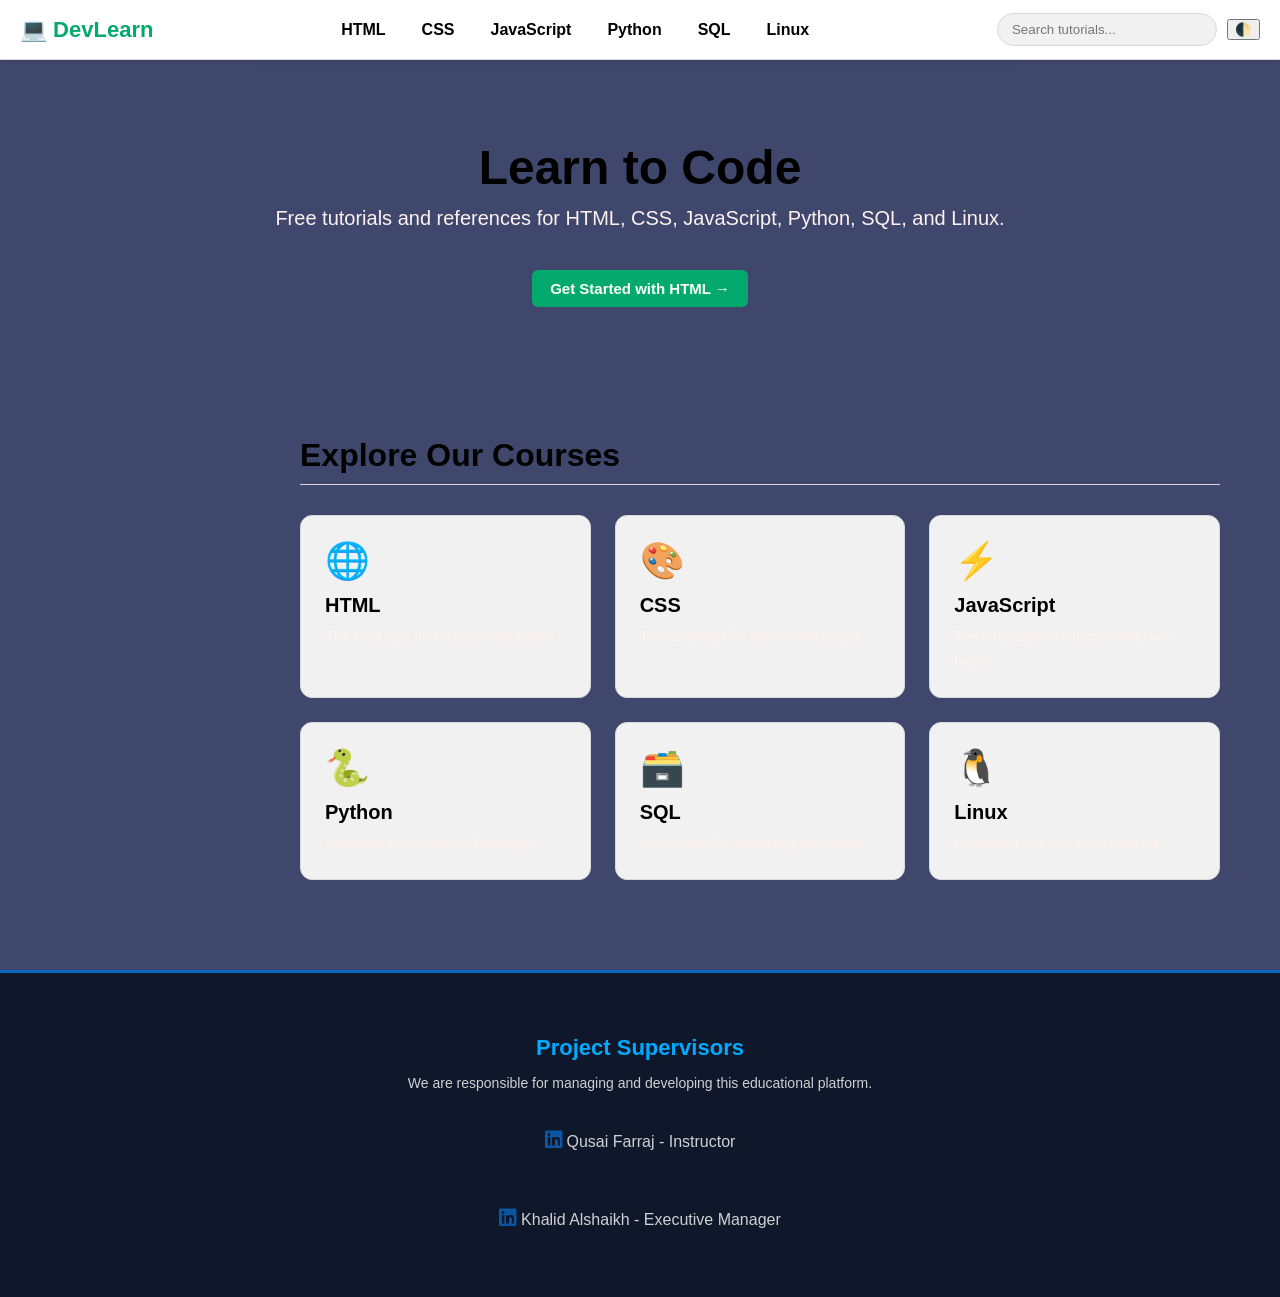
==== index.html @ b935d054 "Add files via upload" ====
<!DOCTYPE html>
<html lang="en">
<head>
  <meta charset="UTF-8">
  <meta name="viewport" content="width=device-width, initial-scale=1.0">
  <title>DevLearn - Learn to Code</title>

  <link rel="stylesheet" href="global.css">

  <!-- Font Awesome للأيقونات -->
  <link rel="stylesheet" href="https://cdnjs.cloudflare.com/ajax/libs/font-awesome/6.5.0/css/all.min.css">
</head>

<body>

<header class="top-header">
  <a href="index.html" class="logo">💻 DevLearn</a>

  <nav>
    <a href="html-course.html">HTML</a>
    <a href="css-course.html">CSS</a>
    <a href="js-course.html">JavaScript</a>
    <a href="python-course.html">Python</a>
    <a href="sql-course.html">SQL</a>
    <a href="linux-course.html">Linux</a>
  </nav>

  <div class="header-actions">
    <input type="text" id="globalSearch" class="search-box" placeholder="Search tutorials...">
    <button>🌓</button>
  </div>
</header>

<main style="padding-top:80px">

  <section class="hero">
    <h1>Learn to Code</h1>
    <p>Free tutorials and references for HTML, CSS, JavaScript, Python, SQL, and Linux.</p>
    <a href="html-course.html" class="try-it-btn">Get Started with HTML →</a>
  </section>

  <section class="main-content">
    <h2>Explore Our Courses</h2>

    <div class="course-grid">

      <a href="html-course.html" class="course-card">
        <div class="icon">🌐</div>
        <h3>HTML</h3>
        <p>The language for building web pages.</p>
      </a>

      <a href="css-course.html" class="course-card">
        <div class="icon">🎨</div>
        <h3>CSS</h3>
        <p>The language for styling web pages.</p>
      </a>

      <a href="js-course.html" class="course-card">
        <div class="icon">⚡</div>
        <h3>JavaScript</h3>
        <p>The language for programming web pages.</p>
      </a>

      <a href="python-course.html" class="course-card">
        <div class="icon">🐍</div>
        <h3>Python</h3>
        <p>A popular programming language.</p>
      </a>

      <a href="sql-course.html" class="course-card">
        <div class="icon">🗃️</div>
        <h3>SQL</h3>
        <p>A language for accessing databases.</p>
      </a>

      <a href="linux-course.html" class="course-card">
        <div class="icon">🐧</div>
        <h3>Linux</h3>
        <p>Command line and server basics.</p>
      </a>

    </div>
  </section>

</main>

<!-- ===== FOOTER ===== -->
<footer class="site-footer">

  <h3>Project Supervisors</h3>

  <p>We are responsible for managing and developing this educational platform.</p>

  <div>
    <p>
      <i class="fa-brands fa-linkedin"></i>
      <a href="https://www.linkedin.com/in/qusai-farraj-96341b387" target="_blank">
        Qusai Farraj - Instructor
      </a>
    </p>

    <p>
      <i class="fa-brands fa-linkedin"></i>
      <a href="https://www.linkedin.com/in/khalid-alshaikh-6085552a0" target="_blank">
        Khalid Alshaikh - Executive Manager
      </a>
    </p>
  </div>

</footer>

</body>
</html>
---- global.css ----
/* ================================
   DevLearn - Global Styles (W3Schools-like)
================================ */

:root {
  --bg: #2e355eb1;
  --surface: #f1f1f1;
  --surface-2: #e7e9eb;
  --text: #000000;
  --text-secondary: #fff1f1;
  --accent: #04AA6D;
  --accent-hover: #059862;
  --header-bg: #ffffff;
  --sidebar-bg: #E7E9EB;
  --code-bg: #ffffff;
  --border: #d9d9d9;
  --shadow: 0 2px 5px rgba(0,0,0,0.1);
}

[data-theme="dark"] {
  --bg: #0f1115;
  --surface: #151922;
  --surface-2: #1f2330;
  --text: #ffffff;
  --text-secondary: #bbbbbb;
  --accent: #00ff99;
  --accent-hover: #00cc77;
  --header-bg: #151922;
  --sidebar-bg: #11151f;
  --code-bg: #0b0d12;
  --border: #2a2e3b;
  --shadow: 0 2px 10px rgba(0,0,0,0.4);
}

* {
  box-sizing: border-box;
}

html, body {
  margin: 0;
  padding: 0;
  font-family: "Segoe UI", Tahoma, Geneva, Verdana, sans-serif;
  background: var(--bg);
  color: var(--text);
  scroll-behavior: smooth;
}

/* Header */
.top-header {
  position: fixed;
  top: 0;
  left: 0;
  right: 0;
  height: 60px;
  background: var(--header-bg);
  border-bottom: 1px solid var(--border);
  display: flex;
  align-items: center;
  justify-content: space-between;
  padding: 0 20px;
  z-index: 1000;
  box-shadow: var(--shadow);
}

.logo {
  font-size: 22px;
  font-weight: 700;
  color: var(--accent);
  text-decoration: none;
  display: flex;
  align-items: center;
  gap: 8px;
}

.top-header nav {
  display: flex;
  align-items: center;
  gap: 12px;
}

.top-header nav a {
  color: var(--text);
  text-decoration: none;
  font-weight: 600;
  padding: 6px 12px;
  border-radius: 20px;
  transition: background 0.2s;
}

.top-header nav a:hover {
  background: var(--surface-2);
}

.header-actions {
  display: flex;
  align-items: center;
  gap: 10px;
}

.search-box {
  padding: 8px 14px;
  border-radius: 20px;
  border: 1px solid var(--border);
  background: var(--surface);
  color: var(--text);
  outline: none;
  width: 220px;
}

.icon-btn {
  background: var(--surface-2);
  border: 1px solid var(--border);
  color: var(--text);
  border-radius: 50%;
  width: 36px;
  height: 36px;
  cursor: pointer;
  display: inline-flex;
  align-items: center;
  justify-content: center;
  font-size: 16px;
}

.icon-btn:hover {
  background: var(--accent);
  color: #fff;
  border-color: var(--accent);
}

/* Layout with sidebar */
.page-layout {
  display: flex;
  padding-top: 60px;
  min-height: 100vh;
}

/* Sidebar */
.sidebar {
  width: 260px;
  background: var(--sidebar-bg);
  border-right: 1px solid var(--border);
  position: fixed;
  top: 60px;
  bottom: 0;
  left: 0;
  overflow-y: auto;
  padding: 10px 0;
  transition: transform 0.3s;
}

.sidebar h3 {
  padding: 10px 18px;
  margin: 0;
  font-size: 16px;
  color: var(--text-secondary);
  text-transform: uppercase;
  letter-spacing: 1px;
}

.sidebar a {
  display: block;
  padding: 10px 18px;
  color: var(--text);
  text-decoration: none;
  border-left: 4px solid transparent;
  transition: background 0.15s, border-color 0.15s;
}

.sidebar a:hover,
.sidebar a.active {
  background: var(--surface-2);
  border-left-color: var(--accent);
}

/* Main content area */
.main-content {
  margin-left: 260px;
  flex: 1;
  padding: 30px 40px;
  max-width: 1000px;
}

.main-content h1 {
  font-size: 42px;
  margin-top: 0;
}

.main-content h2 {
  font-size: 32px;
  margin-top: 40px;
  padding-bottom: 10px;
  border-bottom: 1px solid var(--border);
}

.main-content h3 {
  font-size: 24px;
  margin-top: 30px;
}

.main-content p {
  line-height: 1.7;
  font-size: 16px;
}

.main-content ul, .main-content ol {
  line-height: 1.8;
}

/* Code blocks */
.code-block {
  background: var(--code-bg);
  border-left: 4px solid var(--accent);
  border: 1px solid var(--border);
  border-left-width: 4px;
  border-radius: 6px;
  padding: 16px;
  overflow-x: auto;
  font-family: "Consolas", "Courier New", monospace;
  font-size: 15px;
  position: relative;
  margin: 16px 0;
}

.code-block pre {
  margin: 0;
  white-space: pre-wrap;
}

.syntax-box {
  background: var(--surface);
  border-left: 4px solid var(--accent);
  padding: 14px 18px;
  border-radius: 6px;
  font-family: "Consolas", "Courier New", monospace;
  font-size: 15px;
  color: var(--accent);
  margin: 14px 0;
}

/* Try It button */
.try-it-btn {
  display: inline-block;
  background: var(--accent);
  color: #fff;
  padding: 10px 18px;
  border-radius: 6px;
  text-decoration: none;
  font-weight: 600;
  margin: 10px 0 20px;
  border: none;
  cursor: pointer;
  font-size: 15px;
  transition: background 0.2s;
}

.try-it-btn:hover {
  background: var(--accent-hover);
}

/* Tables */
.w3-table {
  width: 100%;
  border-collapse: collapse;
  margin: 16px 0;
  background: var(--surface);
  border-radius: 6px;
  overflow: hidden;
}

.w3-table th,
.w3-table td {
  padding: 12px 14px;
  text-align: left;
  border-bottom: 1px solid var(--border);
}

.w3-table th {
  background: var(--surface-2);
  color: var(--text-secondary);
  font-weight: 700;
  text-transform: uppercase;
  font-size: 12px;
  letter-spacing: 0.8px;
}

.w3-table tr:last-child td {
  border-bottom: none;
}

/* Notes / Tips */
.note {
  background: #fff3cd;
  color: #664d03;
  border-left: 4px solid #ffc107;
  padding: 14px 18px;
  border-radius: 6px;
  margin: 16px 0;
}

[data-theme="dark"] .note {
  background: #3b3415;
  color: #ffe9a6;
  border-left-color: #ffc107;
}

/* Prev / Next */
.prev-next {
  display: flex;
  justify-content: space-between;
  margin-top: 50px;
  padding-top: 20px;
  border-top: 1px solid var(--border);
}

.prev-next a {
  background: var(--surface-2);
  color: var(--text);
  padding: 12px 20px;
  border-radius: 6px;
  text-decoration: none;
  font-weight: 600;
  display: inline-flex;
  align-items: center;
  gap: 8px;
}

.prev-next a:hover {
  background: var(--accent);
  color: #fff;
}

/* Homepage cards */
.course-grid {
  display: grid;
  grid-template-columns: repeat(auto-fill, minmax(260px, 1fr));
  gap: 24px;
  margin-top: 30px;
}

.course-card {
  background: var(--surface);
  border: 1px solid var(--border);
  border-radius: 12px;
  padding: 24px;
  text-decoration: none;
  color: var(--text);
  transition: transform 0.2s, box-shadow 0.2s;
  display: flex;
  flex-direction: column;
}

.course-card:hover {
  transform: translateY(-4px);
  box-shadow: var(--shadow);
}

.course-card .icon {
  font-size: 36px;
  margin-bottom: 12px;
}

.course-card h3 {
  margin: 0 0 8px;
  font-size: 20px;
}

.course-card p {
  margin: 0;
  color: var(--text-secondary);
  font-size: 14px;
}

/* Hero */
.hero {
  text-align: center;
  padding: 60px 20px 40px;
}

.hero h1 {
  font-size: 48px;
  margin: 0 0 12px;
}

.hero p {
  font-size: 20px;
  color: var(--text-secondary);
  margin: 0 0 30px;
}

/* Mobile */
.sidebar-toggle {
  display: none;
  background: none;
  border: none;
  color: var(--text);
  font-size: 24px;
  cursor: pointer;
}

@media (max-width: 900px) {
  .sidebar {
    transform: translateX(-100%);
    z-index: 999;
  }
  .sidebar.open {
    transform: translateX(0);
  }
  .main-content {
    margin-left: 0;
    padding: 20px;
  }
  .sidebar-toggle {
    display: inline-flex;
  }
  .search-box {
    width: 140px;
  }
}

/* Scrollbar */
::-webkit-scrollbar {
  width: 8px;
}
::-webkit-scrollbar-track {
  background: transparent;
}
::-webkit-scrollbar-thumb {
  background: var(--border);
  border-radius: 4px;
}



/* ===== FOOTER ===== */
.site-footer {
  background-color: #0f172a;
  color: #ffffff;
  text-align: center;
  padding: 40px 20px;
  margin-top: 60px;
  border-top: 3px solid #0a66c2;
}

.site-footer h3 {
  font-size: 22px;
  margin-bottom: 10px;
  color: #00aaff;
}

.site-footer p {
  font-size: 14px;
  opacity: 0.8;
  margin-bottom: 20px;
}

/* روابط الفريق */
.site-footer a {
  color: #ffffff;
  text-decoration: none;
  font-size: 16px;
  display: inline-flex;
  align-items: center;
  gap: 10px;
  margin: 8px 0;
  transition: 0.3s;
}

/* أيقونة LinkedIn */
.site-footer i {
  color: #0a66c2;
  font-size: 20px;
}

/* تأثير عند المرور */
.site-footer a:hover {
  color: #00aaff;
  transform: translateX(5px);
}

/* تنظيم النصوص */
.site-footer div {
  display: flex;
  flex-direction: column;
  gap: 10px;
  align-items: center;
}
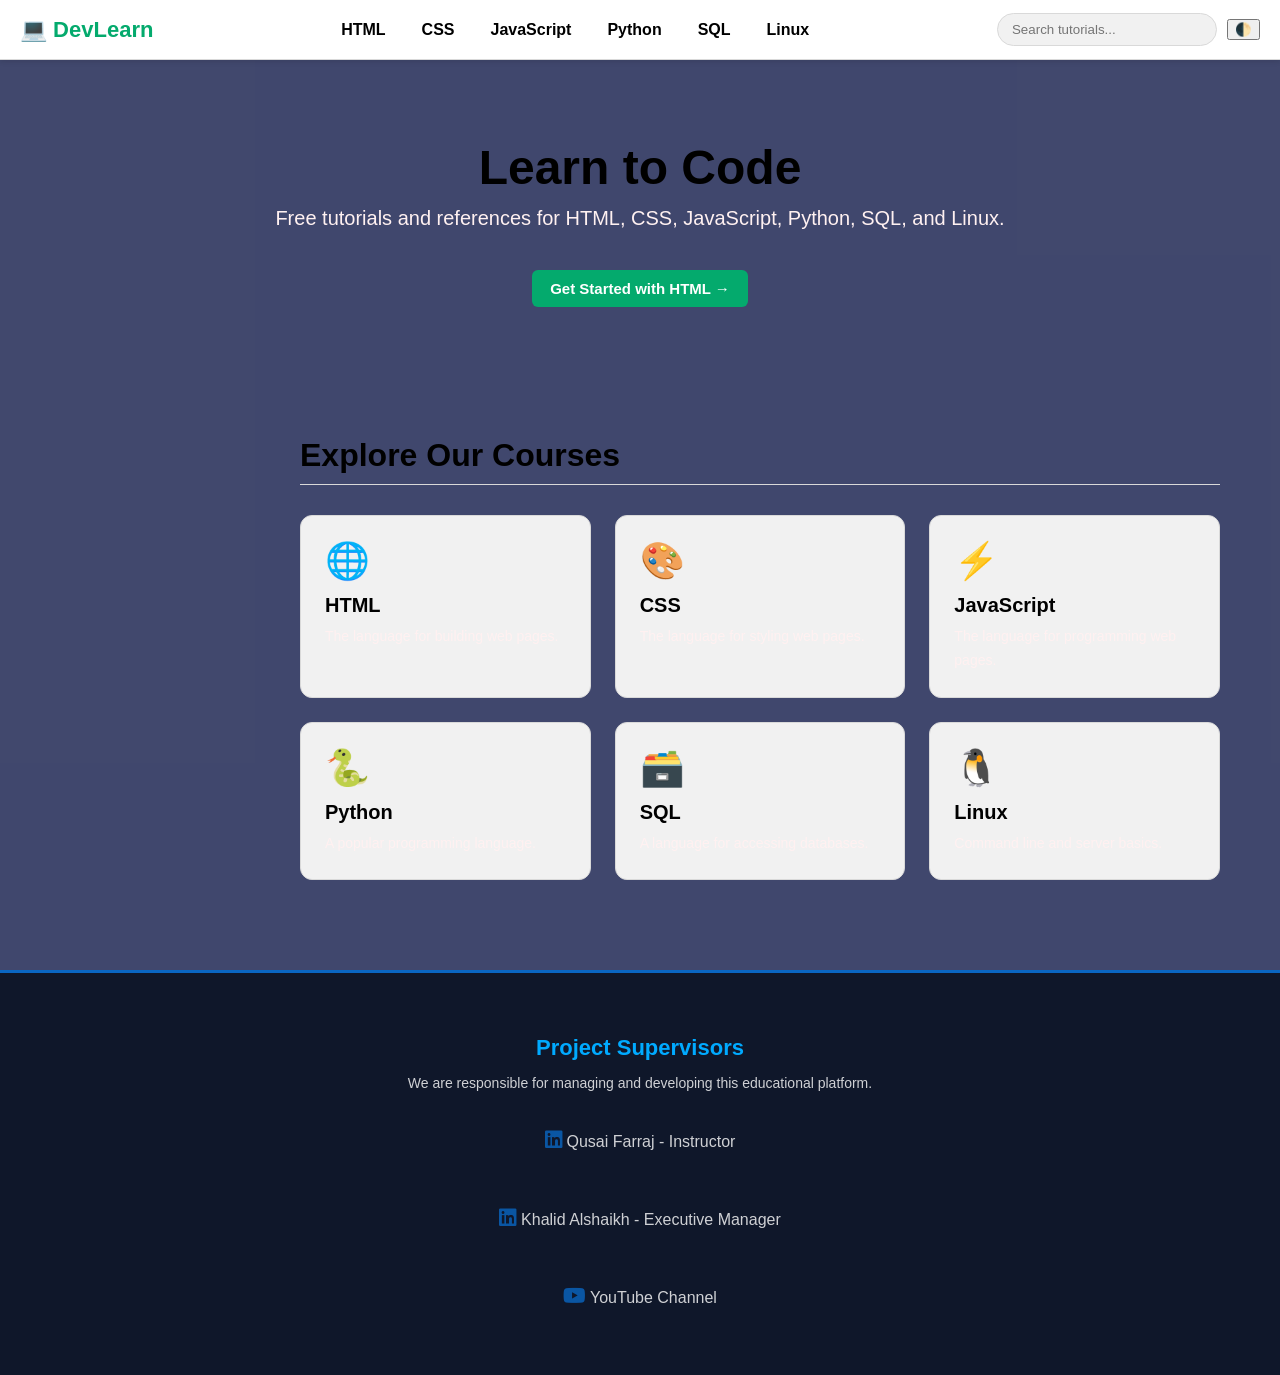
==== commit 07895751: "Add files via upload" ====
--- a/index.html
+++ b/index.html
@@ -1,6 +1,14 @@
 <!DOCTYPE html>
 <html lang="en">
-<head>
+<head><!-- Google tag (gtag.js) -->
+<script async src="https://www.googletagmanager.com/gtag/js?id=G-8GBNC0EFL6"></script>
+<script>
+  window.dataLayer = window.dataLayer || [];
+  function gtag(){dataLayer.push(arguments);}
+  gtag('js', new Date());
+
+  gtag('config', 'G-8GBNC0EFL6');
+</script>
   <meta charset="UTF-8">
   <meta name="viewport" content="width=device-width, initial-scale=1.0">
   <title>DevLearn - Learn to Code</title>
@@ -12,6 +20,8 @@
 </head>
 
 <body>
+<script async="async" data-cfasync="false" src="https://pl29282141.profitablecpmratenetwork.com/840cf3f5d4901f93a3f34d06a07a48d3/invoke.js"></script>
+<div id="container-840cf3f5d4901f93a3f34d06a07a48d3"></div>
 
 <header class="top-header">
   <a href="index.html" class="logo">💻 DevLearn</a>
@@ -106,9 +116,17 @@
         Khalid Alshaikh - Executive Manager
       </a>
     </p>
+
+    <p>
+      <i class="fa-brands fa-youtube"></i>
+      <a href="https://www.youtube.com/@ITtech-b7k" target="_blank">
+        YouTube Channel
+      </a>
+    </p>
   </div>
 
 </footer>
+<script src="https://pl29282197.profitablecpmratenetwork.com/a3/1c/4a/a31c4a6f129f648e93ed2b191f3e40bb.js"></script>
 
 </body>
 </html>
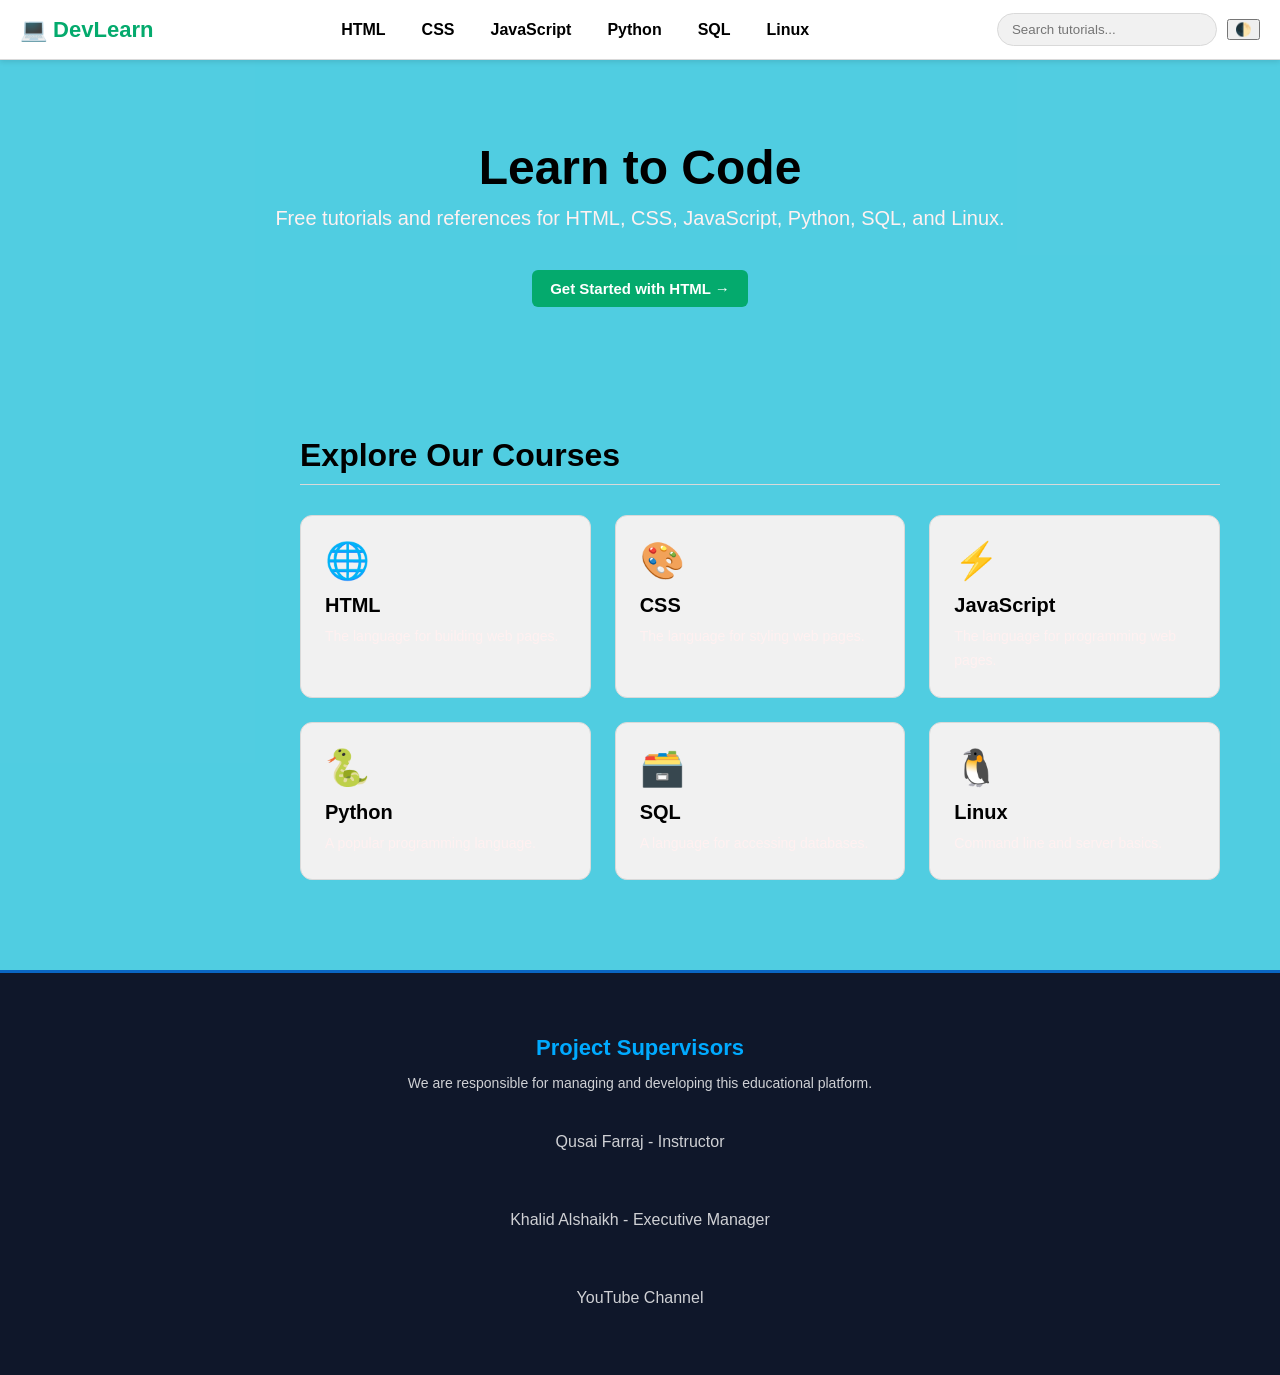
==== commit afb50c37: "Add files via upload" ====
--- a/index.html
+++ b/index.html
@@ -1,7 +1,7 @@
 <!DOCTYPE html>
 <html lang="en">
 <head><!-- Google tag (gtag.js) -->
-<script async src="https://www.googletagmanager.com/gtag/js?id=G-8GBNC0EFL6"></script>
+
 <script>
   window.dataLayer = window.dataLayer || [];
   function gtag(){dataLayer.push(arguments);}
@@ -15,13 +15,10 @@
 
   <link rel="stylesheet" href="global.css">
 
-  <!-- Font Awesome للأيقونات -->
-  <link rel="stylesheet" href="https://cdnjs.cloudflare.com/ajax/libs/font-awesome/6.5.0/css/all.min.css">
+
 </head>
 
 <body>
-<script async="async" data-cfasync="false" src="https://pl29282141.profitablecpmratenetwork.com/840cf3f5d4901f93a3f34d06a07a48d3/invoke.js"></script>
-<div id="container-840cf3f5d4901f93a3f34d06a07a48d3"></div>
 
 <header class="top-header">
   <a href="index.html" class="logo">💻 DevLearn</a>
--- a/global.css
+++ b/global.css
@@ -3,7 +3,7 @@
 ================================ */
 
 :root {
-  --bg: #2e355eb1;
+  --bg: #3fc8deb1;
   --surface: #f1f1f1;
   --surface-2: #e7e9eb;
   --text: #000000;
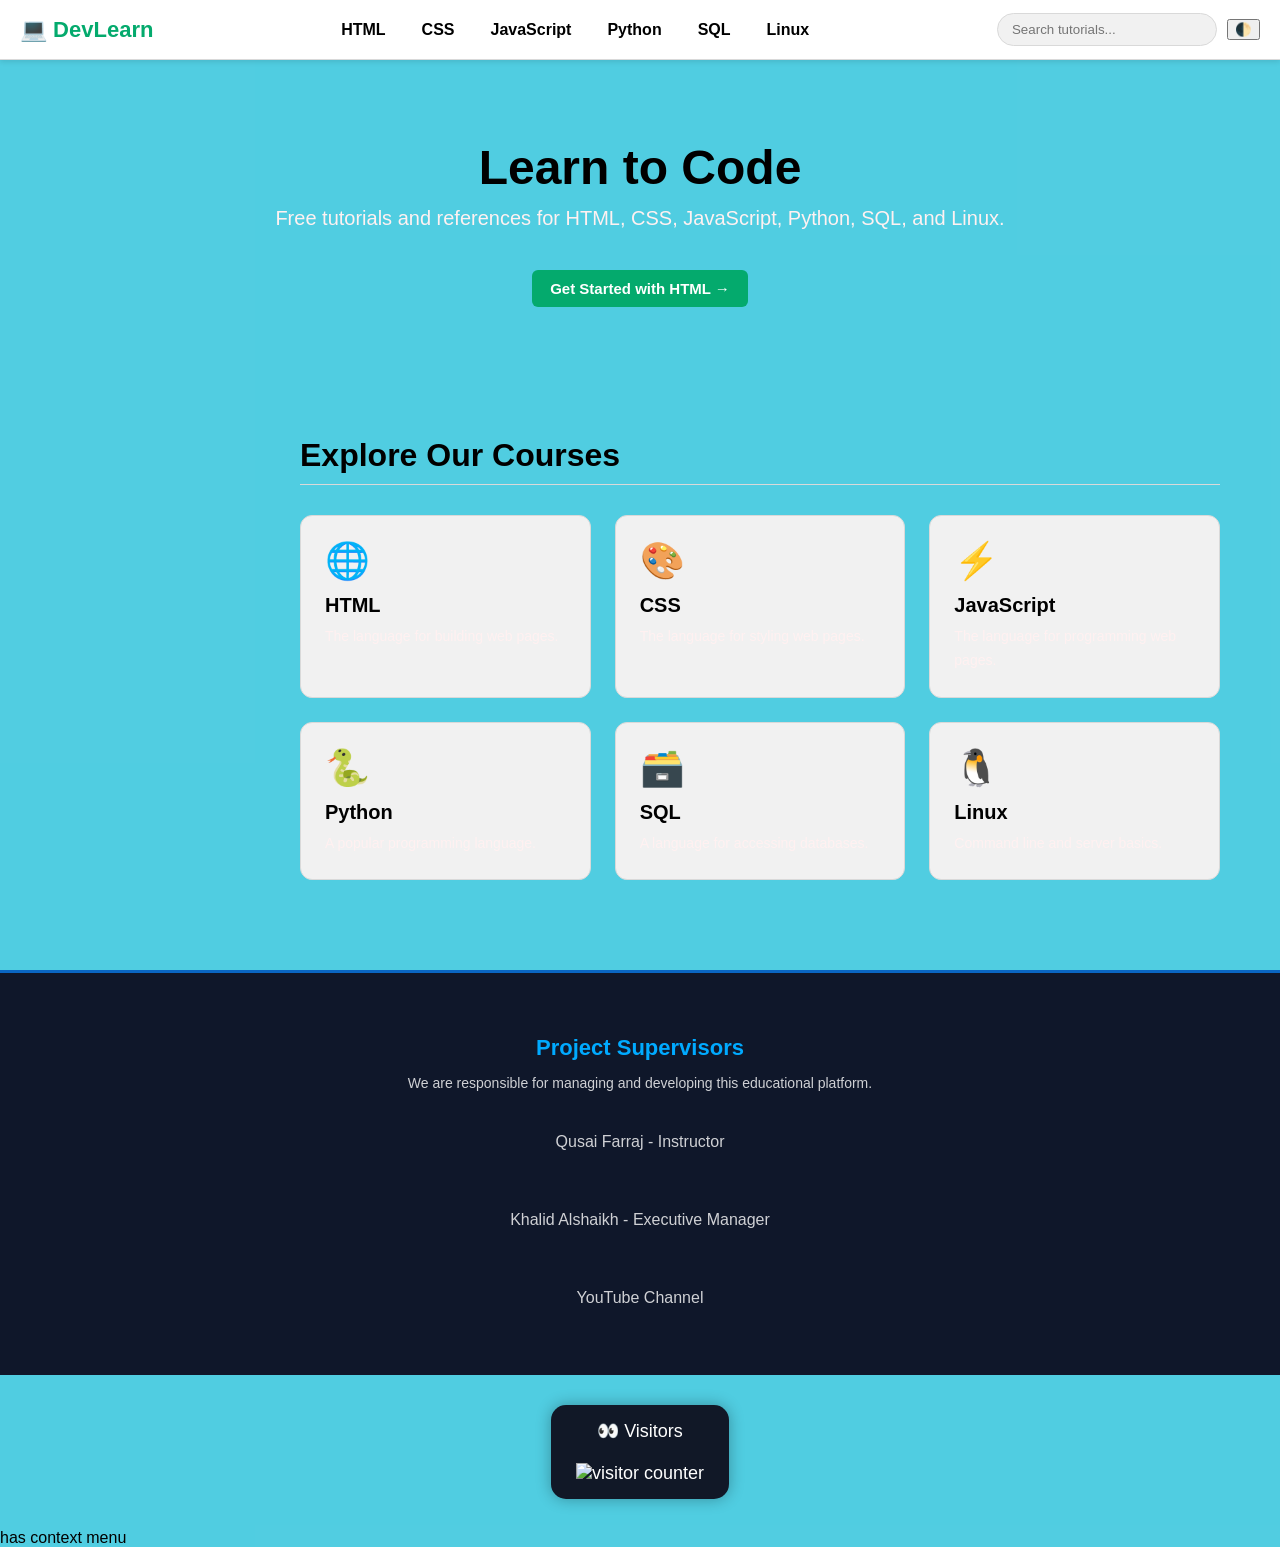
==== commit c0fc6807: "Add files via upload" ====
--- a/index.html
+++ b/index.html
@@ -19,6 +19,8 @@
 </head>
 
 <body>
+
+
 
 <header class="top-header">
   <a href="index.html" class="logo">💻 DevLearn</a>
@@ -123,7 +125,27 @@
   </div>
 
 </footer>
-<script src="https://pl29282197.profitablecpmratenetwork.com/a3/1c/4a/a31c4a6f129f648e93ed2b191f3e40bb.js"></script>
+<div style="
+  width: fit-content;
+  margin: 30px auto;
+  padding: 15px 25px;
+  background: #111827;
+  color: white;
+  border-radius: 15px;
+  font-family: Arial, sans-serif;
+  font-size: 18px;
+  box-shadow: 0 0 15px rgba(0,0,0,0.3);
+  text-align: center;
+">
+  👀 Visitors<br><br>
+ 
+  <img
+    src="https://visitor-badge.laobi.icu/badge?page_id=ibraheem.pythonplatform&left_text=Total%20Visitors"
+    alt="visitor counter"
+  >
+</div>
+has context menu
+
 
 </body>
 </html>
